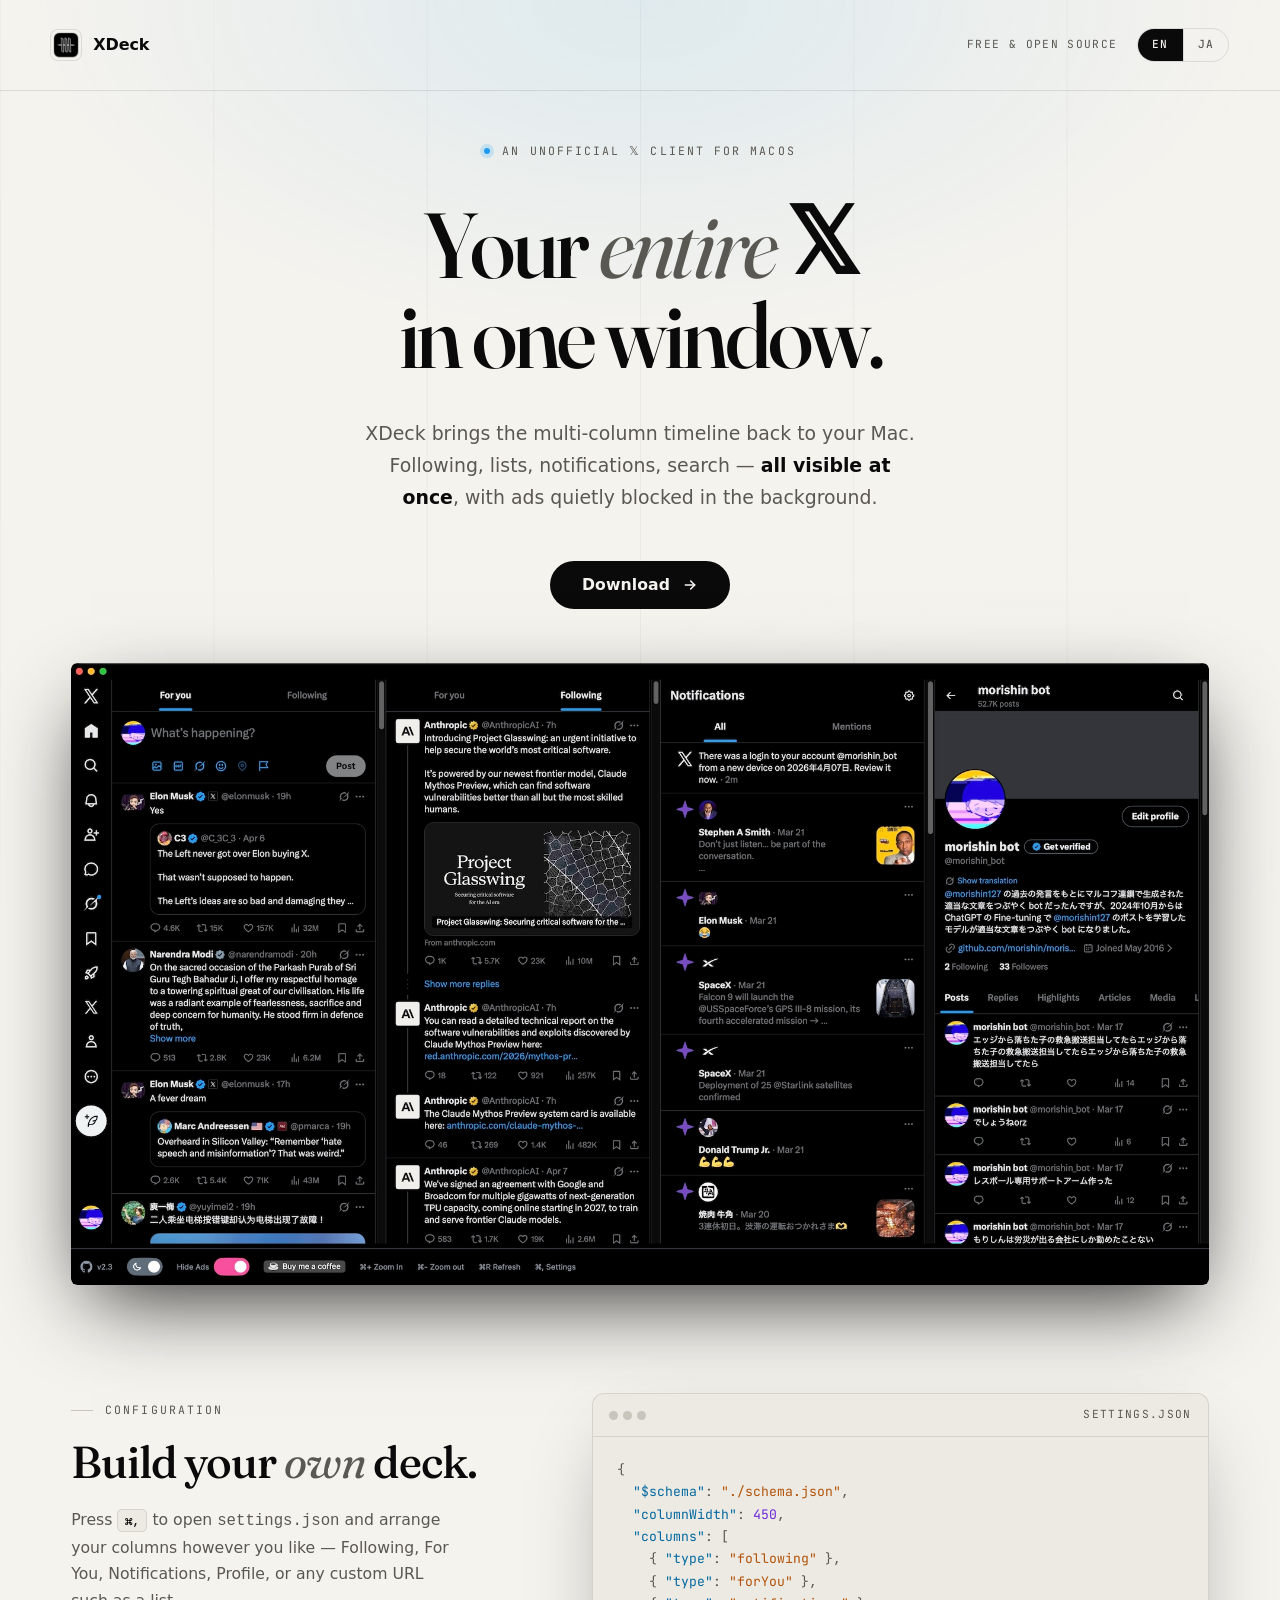
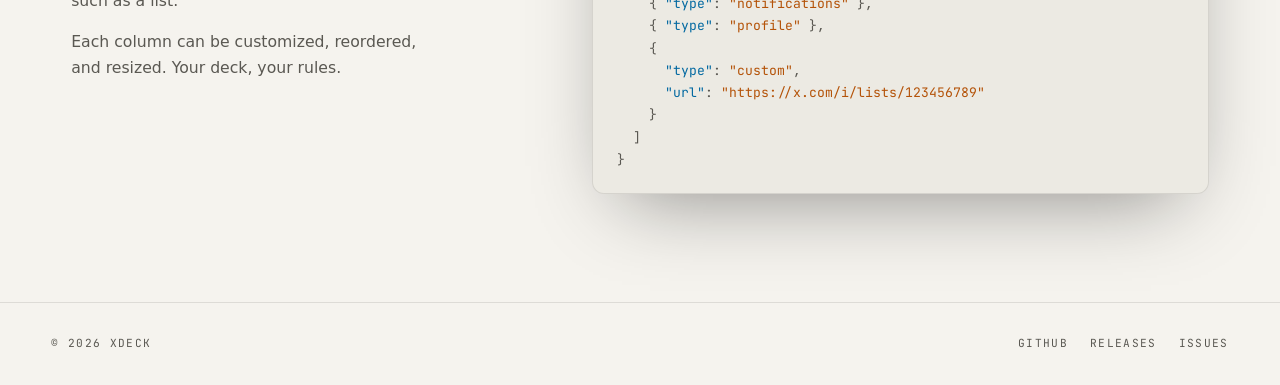
==== public/index.html @ 81100cd1 "public: strengthen screenshot shadow and avoid overflow clipping Wrap the screenshot in an inner scr" ====
<!DOCTYPE html>
<html lang="en">
<head>
  <meta charset="UTF-8">
  <meta name="viewport" content="width=device-width, initial-scale=1.0">
  <title>XDeck — A multi-column 𝕏 client for macOS</title>
  <meta name="description" content="XDeck is a multi-column 𝕏 (Twitter) client for macOS — a TweetDeck alternative with built-in ad blocking. Free and open source.">
  <meta name="keywords" content="XDeck, X client, Twitter client, TweetDeck alternative, macOS, multi-column, ad blocking, Mac app, open source">
  <meta name="author" content="morishin">
  <meta name="robots" content="index, follow">
  <meta name="theme-color" content="#0a0a0a" media="(prefers-color-scheme: dark)">
  <meta name="theme-color" content="#f5f3ee" media="(prefers-color-scheme: light)">
  <link rel="canonical" href="https://xdeck.morishin.me/">
  <link rel="alternate" hreflang="en" href="https://xdeck.morishin.me/">
  <link rel="alternate" hreflang="ja" href="https://xdeck.morishin.me/ja/">
  <link rel="alternate" hreflang="x-default" href="https://xdeck.morishin.me/">
  <link rel="icon" href="assets/icon.png">

  <!-- Open Graph -->
  <meta property="og:type" content="website">
  <meta property="og:site_name" content="XDeck">
  <meta property="og:title" content="XDeck — A multi-column 𝕏 client for macOS">
  <meta property="og:description" content="A TweetDeck alternative for macOS with built-in ad blocking. Free and open source.">
  <meta property="og:url" content="https://xdeck.morishin.me/">
  <meta property="og:locale" content="en_US">
  <meta property="og:locale:alternate" content="ja_JP">
  <meta property="og:image" content="https://xdeck.morishin.me/assets/screenshot.jpg">
  <meta property="og:image:width" content="1920">
  <meta property="og:image:height" content="1050">
  <meta property="og:image:alt" content="XDeck running on macOS with multiple 𝕏 columns side by side">

  <!-- Twitter Card -->
  <meta name="twitter:card" content="summary_large_image">
  <meta name="twitter:title" content="XDeck — A multi-column 𝕏 client for macOS">
  <meta name="twitter:description" content="A TweetDeck alternative for macOS with built-in ad blocking. Free and open source.">
  <meta name="twitter:image" content="https://xdeck.morishin.me/assets/screenshot.jpg">
  <meta name="twitter:creator" content="@morishin127">

  <!-- Structured Data -->
  <script type="application/ld+json">
  {
    "@context": "https://schema.org",
    "@type": "SoftwareApplication",
    "name": "XDeck",
    "operatingSystem": "macOS",
    "applicationCategory": "SocialNetworkingApplication",
    "description": "A multi-column 𝕏 (Twitter) client for macOS — a TweetDeck alternative with built-in ad blocking.",
    "url": "https://xdeck.morishin.me/",
    "downloadUrl": "https://github.com/morishin/XDeck/releases/latest",
    "image": "https://xdeck.morishin.me/assets/screenshot.jpg",
    "author": { "@type": "Person", "name": "morishin", "url": "https://github.com/morishin" },
    "offers": { "@type": "Offer", "price": "0", "priceCurrency": "USD" },
    "isAccessibleForFree": true
  }
  </script>

  <link rel="stylesheet" href="assets/style.css">
</head>
<body>

<header class="site-header">
  <a href="/" class="site-logo">
    <img src="assets/icon.png" alt="">
    <span>XDeck</span>
  </a>
  <div class="header-right">
    <span class="header-meta">Free &amp; Open Source</span>
    <nav class="lang-switch">
      <a href="/" class="active">EN</a>
      <a href="/ja/">JA</a>
    </nav>
  </div>
</header>

<main class="hero">
  <div class="eyebrow rise rise-1">
    <span class="dot"></span>
    <span>An unofficial 𝕏 client for macOS</span>
  </div>

  <h1 class="rise rise-2">
    Your <em>entire</em> <span class="x-mark">𝕏</span><br>
    in one window.
  </h1>

  <p class="lead rise rise-3">
    XDeck brings the multi-column timeline back to your Mac.
    Following, lists, notifications, search — <strong>all visible at once</strong>,
    with ads quietly blocked in the background.
  </p>

  <div class="cta-wrap rise rise-4">
    <a href="https://github.com/morishin/XDeck/releases/latest" class="hero-cta">
      <span>Download</span>
      <span class="arrow"><svg viewBox="0 0 24 24" fill="none" stroke="currentColor" stroke-width="2.4" stroke-linecap="round" stroke-linejoin="round"><path d="M5 12h14"/><path d="m13 6 6 6-6 6"/></svg></span>
    </a>
  </div>
</main>

<section class="showcase rise rise-5">
  <div class="showcase-frame">
    <div class="showcase-scroll">
    <img src="assets/screenshot.jpg" width="1920" height="1050" alt="XDeck running on macOS with multiple 𝕏 columns side by side">
    </div>
  </div>
</section>

<section class="config">
  <div class="config-inner">
    <div>
      <div class="config-eyebrow">Configuration</div>
      <h2>Build your <em>own</em> deck.</h2>
      <p>Press <kbd>⌘,</kbd> to open <code>settings.json</code> and arrange your columns however you like — Following, For You, Notifications, Profile, or any custom URL such as a list.</p>
      <p>Each column can be customized, reordered, and resized. Your deck, your rules.</p>
    </div>
    <div class="config-code">
      <div class="code-head">
        <span class="dots"><span></span><span></span><span></span></span>
        <span>settings.json</span>
      </div>
<pre><span class="tok-pun">{</span>
  <span class="tok-key">"$schema"</span><span class="tok-pun">:</span> <span class="tok-str">"./schema.json"</span><span class="tok-pun">,</span>
  <span class="tok-key">"columnWidth"</span><span class="tok-pun">:</span> <span class="tok-num">450</span><span class="tok-pun">,</span>
  <span class="tok-key">"columns"</span><span class="tok-pun">: [</span>
    <span class="tok-pun">{</span> <span class="tok-key">"type"</span><span class="tok-pun">:</span> <span class="tok-str">"following"</span> <span class="tok-pun">},</span>
    <span class="tok-pun">{</span> <span class="tok-key">"type"</span><span class="tok-pun">:</span> <span class="tok-str">"forYou"</span> <span class="tok-pun">},</span>
    <span class="tok-pun">{</span> <span class="tok-key">"type"</span><span class="tok-pun">:</span> <span class="tok-str">"notifications"</span> <span class="tok-pun">},</span>
    <span class="tok-pun">{</span> <span class="tok-key">"type"</span><span class="tok-pun">:</span> <span class="tok-str">"profile"</span> <span class="tok-pun">},</span>
    <span class="tok-pun">{</span>
      <span class="tok-key">"type"</span><span class="tok-pun">:</span> <span class="tok-str">"custom"</span><span class="tok-pun">,</span>
      <span class="tok-key">"url"</span><span class="tok-pun">:</span> <span class="tok-str">"https://x.com/i/lists/123456789"</span>
    <span class="tok-pun">}</span>
  <span class="tok-pun">]</span>
<span class="tok-pun">}</span></pre>
    </div>
  </div>
</section>

<footer class="site-footer">
  <div>© 2026 XDeck</div>
  <div class="footer-links">
    <a href="https://github.com/morishin/XDeck">GitHub</a>
    <a href="https://github.com/morishin/XDeck/releases">Releases</a>
    <a href="https://github.com/morishin/XDeck/issues">Issues</a>
  </div>
</footer>

</body>
</html>
---- public/assets/style.css ----
/* ─────────────────────────────────────────────
   XDeck — landing page
   Aesthetic: editorial / crafted-minimal
   Display: Fraunces (serif, soft optical)
   Mono:    JetBrains Mono (technical accents)
   Theme:   dark by default, light via prefers
   ───────────────────────────────────────────── */

@import url("https://fonts.googleapis.com/css2?family=Fraunces:ital,opsz,wght@0,9..144,300;0,9..144,500;0,9..144,700;0,9..144,900;1,9..144,400;1,9..144,700&family=JetBrains+Mono:wght@400;500;700&display=swap");

*, *::before, *::after { margin: 0; padding: 0; box-sizing: border-box; }

:root {
  --bg:        #0a0a0a;
  --bg-soft:   #111111;
  --ink:       #f5f3ee;
  --ink-soft:  #a3a09a;
  --ink-faint: #44423d;
  --line:      #1f1d1a;
  --accent:    #f5f3ee;        /* high-contrast pill on dark */
  --accent-ink:#0a0a0a;
  --rule:      rgba(245,243,238,0.08);
  --grid:      rgba(245,243,238,0.035);

  --serif: "Fraunces", "Hiragino Mincho ProN", "Yu Mincho", "ヒラギノ明朝 ProN", serif;
  --mono:  "JetBrains Mono", ui-monospace, "SF Mono", Menlo, monospace;
  --sans:  -apple-system, "Helvetica Neue", "Hiragino Sans", system-ui, sans-serif;

  --max-w: 1240px;
}

@media (prefers-color-scheme: light) {
  :root {
    --bg:        #f5f3ee;
    --bg-soft:   #eceae3;
    --ink:       #0a0a0a;
    --ink-soft:  #5a5852;
    --ink-faint: #c8c5bd;
    --line:      #e0ddd4;
    --accent:    #0a0a0a;
    --accent-ink:#f5f3ee;
    --rule:      rgba(10,10,10,0.10);
    --grid:      rgba(10,10,10,0.04);
  }
}

html { scroll-behavior: smooth; -webkit-text-size-adjust: 100%; }

body {
  font-family: var(--sans);
  background: var(--bg);
  color: var(--ink);
  line-height: 1.6;
  -webkit-font-smoothing: antialiased;
  text-rendering: optimizeLegibility;
  overflow-x: hidden;
  min-height: 100vh;
  position: relative;
}

/* ── Background: vertical column grid (TweetDeck metaphor) ── */
body::before {
  content: "";
  position: fixed;
  inset: 0;
  z-index: 0;
  pointer-events: none;
  background-image:
    linear-gradient(to right, var(--grid) 1px, transparent 1px);
  background-size: calc(100vw / 6) 100%;
  mask-image: radial-gradient(ellipse 100% 80% at 50% 40%, #000 40%, transparent 100%);
  -webkit-mask-image: radial-gradient(ellipse 100% 80% at 50% 40%, #000 40%, transparent 100%);
}

/* ── Background: soft glow ── */
body::after {
  content: "";
  position: fixed;
  inset: 0;
  z-index: 0;
  pointer-events: none;
  background:
    radial-gradient(ellipse 900px 500px at 50% 0%, rgba(29,155,240,0.10), transparent 70%),
    radial-gradient(ellipse 700px 400px at 80% 90%, rgba(245,243,238,0.04), transparent 70%);
}

a { color: inherit; text-decoration: none; }

/* ──────────── Header ──────────── */
.site-header {
  position: relative;
  z-index: 10;
  display: flex;
  align-items: center;
  justify-content: space-between;
  padding: 28px clamp(20px, 4vw, 56px);
  border-bottom: 1px solid var(--rule);
}

.site-logo {
  display: flex;
  align-items: center;
  gap: 12px;
  font-family: var(--sans);
  font-weight: 600;
  font-size: 1rem;
  letter-spacing: -0.005em;
}
.site-logo img {
  width: 30px;
  height: 30px;
  border-radius: 7px;
  box-shadow: 0 0 0 1px var(--rule);
}

.header-right {
  display: flex;
  align-items: center;
  gap: 20px;
}

.header-meta {
  font-family: var(--mono);
  font-size: 0.7rem;
  text-transform: uppercase;
  letter-spacing: 0.12em;
  color: var(--ink-soft);
}
@media (max-width: 640px) {
  .header-meta { display: none; }
}

/* Language switcher */
.lang-switch {
  display: inline-flex;
  font-family: var(--mono);
  font-size: 0.7rem;
  font-weight: 500;
  letter-spacing: 0.1em;
  text-transform: uppercase;
  border: 1px solid var(--rule);
  border-radius: 999px;
  overflow: hidden;
}
.lang-switch a {
  padding: 7px 14px;
  color: var(--ink-soft);
  transition: background 0.2s, color 0.2s;
}
.lang-switch a + a { border-left: 1px solid var(--rule); }
.lang-switch a.active {
  background: var(--ink);
  color: var(--bg);
}
.lang-switch a:hover:not(.active) { color: var(--ink); }

/* ──────────── Hero ──────────── */
.hero {
  position: relative;
  z-index: 1;
  padding: clamp(32px, 5vh, 64px) clamp(20px, 4vw, 56px) clamp(40px, 6vh, 64px);
  max-width: var(--max-w);
  margin: 0 auto;
  text-align: center;
}

/* Eyebrow row */
.eyebrow {
  display: inline-flex;
  align-items: center;
  gap: 12px;
  white-space: nowrap;
  font-family: var(--mono);
  font-size: 0.72rem;
  text-transform: uppercase;
  letter-spacing: 0.18em;
  color: var(--ink-soft);
  margin-bottom: 40px;
}
.eyebrow .dot {
  width: 6px;
  height: 6px;
  border-radius: 50%;
  background: #1d9bf0;
  box-shadow: 0 0 0 4px rgba(29,155,240,0.18);
  animation: pulse 2.6s ease-in-out infinite;
}
@keyframes pulse {
  0%, 100% { box-shadow: 0 0 0 4px rgba(29,155,240,0.18); }
  50%      { box-shadow: 0 0 0 7px rgba(29,155,240,0.05); }
}

/* Headline */
.hero h1 {
  font-family: var(--serif);
  font-weight: 500;
  font-size: clamp(2.6rem, 7.2vw, 6.4rem);
  line-height: 0.98;
  letter-spacing: -0.035em;
  color: var(--ink);
  font-variation-settings: "opsz" 144;
  margin-bottom: 36px;
  text-wrap: balance;
}
.hero h1 em {
  font-style: italic;
  font-weight: 400;
  color: var(--ink-soft);
}
.hero h1 .x-mark {
  font-style: normal;
  font-weight: 700;
  display: inline-block;
  transform: translateY(-0.04em);
}

/* Description */
.hero .lead {
  font-family: var(--sans);
  font-size: clamp(1rem, 1.5vw, 1.18rem);
  line-height: 1.7;
  color: var(--ink-soft);
  max-width: 560px;
  margin: 0 auto 48px;
  text-wrap: pretty;
}
.hero .lead strong {
  color: var(--ink);
  font-weight: 600;
}

/* CTA */
.cta-wrap {
  display: inline-flex;
  flex-direction: column;
  align-items: center;
  gap: 14px;
}

.hero-cta {
  position: relative;
  display: inline-flex;
  align-items: center;
  gap: 12px;
  padding: 16px 32px;
  border-radius: 999px;
  font-family: var(--sans);
  font-size: 0.98rem;
  font-weight: 600;
  letter-spacing: 0.005em;
  color: var(--accent-ink);
  background: var(--accent);
  line-height: 1;
}
.hero-cta .arrow {
  display: inline-flex;
  align-items: center;
  justify-content: center;
  transition: transform 0.5s cubic-bezier(.2,.8,.2,1);
}
.hero-cta .arrow svg { width: 16px; height: 16px; display: block; }
.hero-cta:hover .arrow { transform: translateX(3px); }

.hero-cta::after {
  content: "";
  position: absolute;
  inset: 0;
  border-radius: inherit;
  box-shadow: 0 0 0 0 rgba(255, 255, 255, 0);
  transition: box-shadow 0.6s cubic-bezier(.2,.8,.2,1);
  pointer-events: none;
}
.hero-cta:hover::after {
  box-shadow:
    0 0 0 1.5px rgba(255, 255, 255, 0.85),
    0 0 28px 2px rgba(255, 255, 255, 0.35),
    0 22px 60px -10px rgba(255, 255, 255, 0.35);
}
@media (prefers-color-scheme: light) {
  .hero-cta:hover::after {
    box-shadow:
      0 0 0 1.5px rgba(10, 10, 10, 0.85),
      0 0 28px 2px rgba(10, 10, 10, 0.18),
      0 22px 60px -10px rgba(10, 10, 10, 0.25);
  }
}

.cta-meta {
  font-family: var(--mono);
  font-size: 0.7rem;
  text-transform: uppercase;
  letter-spacing: 0.12em;
  color: var(--ink-soft);
}
.cta-meta span + span::before {
  content: "·";
  margin: 0 8px;
  color: var(--ink-faint);
}

/* ──────────── Screenshot showcase ──────────── */
.showcase {
  position: relative;
  z-index: 1;
  margin: 0 auto;
  max-width: var(--max-w);
  padding: 0 clamp(20px, 4vw, 56px) clamp(80px, 12vh, 140px);
}

.showcase-frame {
  position: relative;
}
.showcase-scroll {
  overflow-x: auto;
  -webkit-overflow-scrolling: touch;
  scrollbar-width: thin;
  border-radius: 6px;
  box-shadow: 0 30px 80px -20px rgba(0,0,0,0.85);
}
.showcase-scroll img {
  display: block;
  width: 100%;
  height: auto;
  border-radius: 6px;
}
@media (max-width: 720px) {
  .showcase-scroll img {
    width: auto;
    height: 70vh;
    max-height: 560px;
  }
}

/* ──────────── Configuration section ──────────── */
.config {
  position: relative;
  z-index: 1;
  max-width: var(--max-w);
  margin: 0 auto;
  padding: 0 clamp(20px, 4vw, 56px) clamp(80px, 12vh, 140px);
}

.config-inner {
  display: grid;
  grid-template-columns: 1fr 1.35fr;
  gap: clamp(32px, 5vw, 72px);
  align-items: start;
}
@media (max-width: 820px) {
  .config-inner { grid-template-columns: 1fr; }
}

.config-eyebrow {
  font-family: var(--mono);
  font-size: 0.72rem;
  text-transform: uppercase;
  letter-spacing: 0.18em;
  color: var(--ink-soft);
  margin-bottom: 18px;
  display: inline-flex;
  align-items: center;
  gap: 12px;
}
.config-eyebrow::before {
  content: "";
  width: 22px;
  height: 1px;
  background: var(--ink-faint);
}

.config h2 {
  font-family: var(--serif);
  font-weight: 500;
  font-size: clamp(1.9rem, 3.6vw, 2.8rem);
  line-height: 1.05;
  letter-spacing: -0.025em;
  margin-bottom: 22px;
  text-wrap: balance;
}
.config h2 em {
  font-style: italic;
  font-weight: 400;
  color: var(--ink-soft);
}

.config p {
  font-size: 0.98rem;
  color: var(--ink-soft);
  line-height: 1.7;
  max-width: 38ch;
}
.config p + p { margin-top: 14px; }
.config kbd {
  font-family: var(--mono);
  font-size: 0.78rem;
  padding: 2px 7px;
  border-radius: 5px;
  background: var(--bg-soft);
  border: 1px solid var(--rule);
  color: var(--ink);
}

.config-code {
  position: relative;
  background: var(--bg-soft);
  border: 1px solid var(--rule);
  border-radius: 12px;
  overflow: hidden;
  box-shadow: 0 30px 80px -30px rgba(0,0,0,0.45);
}
.config-code .code-head {
  display: flex;
  align-items: center;
  justify-content: space-between;
  padding: 12px 16px;
  border-bottom: 1px solid var(--rule);
  font-family: var(--mono);
  font-size: 0.7rem;
  letter-spacing: 0.12em;
  text-transform: uppercase;
  color: var(--ink-soft);
}
.config-code .code-head .dots {
  display: inline-flex;
  gap: 5px;
}
.config-code .code-head .dots span {
  width: 9px; height: 9px; border-radius: 50%;
  background: var(--ink-faint);
}
.config-code pre {
  margin: 0;
  padding: 22px 24px;
  overflow-x: auto;
  font-family: var(--mono);
  font-size: 0.82rem;
  line-height: 1.7;
  color: var(--ink);
}
.config-code .tok-key   { color: #7dd3fc; }
.config-code .tok-str   { color: #fbbf24; }
.config-code .tok-num   { color: #c4b5fd; }
.config-code .tok-pun   { color: var(--ink-soft); }
.config-code .tok-com   { color: var(--ink-faint); font-style: italic; }
@media (prefers-color-scheme: light) {
  .config-code .tok-key { color: #0369a1; }
  .config-code .tok-str { color: #b45309; }
  .config-code .tok-num { color: #6d28d9; }
}

/* ──────────── Footer ──────────── */
.site-footer {
  position: relative;
  z-index: 1;
  border-top: 1px solid var(--rule);
  padding: 32px clamp(20px, 4vw, 56px);
  display: flex;
  align-items: center;
  justify-content: space-between;
  gap: 20px;
  flex-wrap: wrap;
  font-family: var(--mono);
  font-size: 0.7rem;
  text-transform: uppercase;
  letter-spacing: 0.12em;
  color: var(--ink-soft);
}
.site-footer a:hover { color: var(--ink); }
.site-footer .footer-links { display: flex; gap: 22px; }

/* ──────────── Animations ──────────── */
@keyframes rise {
  from { opacity: 0; transform: translateY(28px); }
  to   { opacity: 1; transform: translateY(0); }
}
@keyframes fade {
  from { opacity: 0; }
  to   { opacity: 1; }
}

.rise { opacity: 0; animation: rise 0.95s cubic-bezier(.2,.8,.2,1) forwards; }
.rise-1 { animation-delay: 0.05s; }
.rise-2 { animation-delay: 0.18s; }
.rise-3 { animation-delay: 0.32s; }
.rise-4 { animation-delay: 0.46s; }
.rise-5 { animation-delay: 0.62s; }

.showcase-frame {
  opacity: 0;
  transform: translateY(40px);
  animation: rise 1.2s 0.7s cubic-bezier(.2,.8,.2,1) forwards;
}

@media (prefers-reduced-motion: reduce) {
  .rise, .showcase-frame { animation: none; opacity: 1; transform: none; }
  .eyebrow .dot { animation: none; }
}
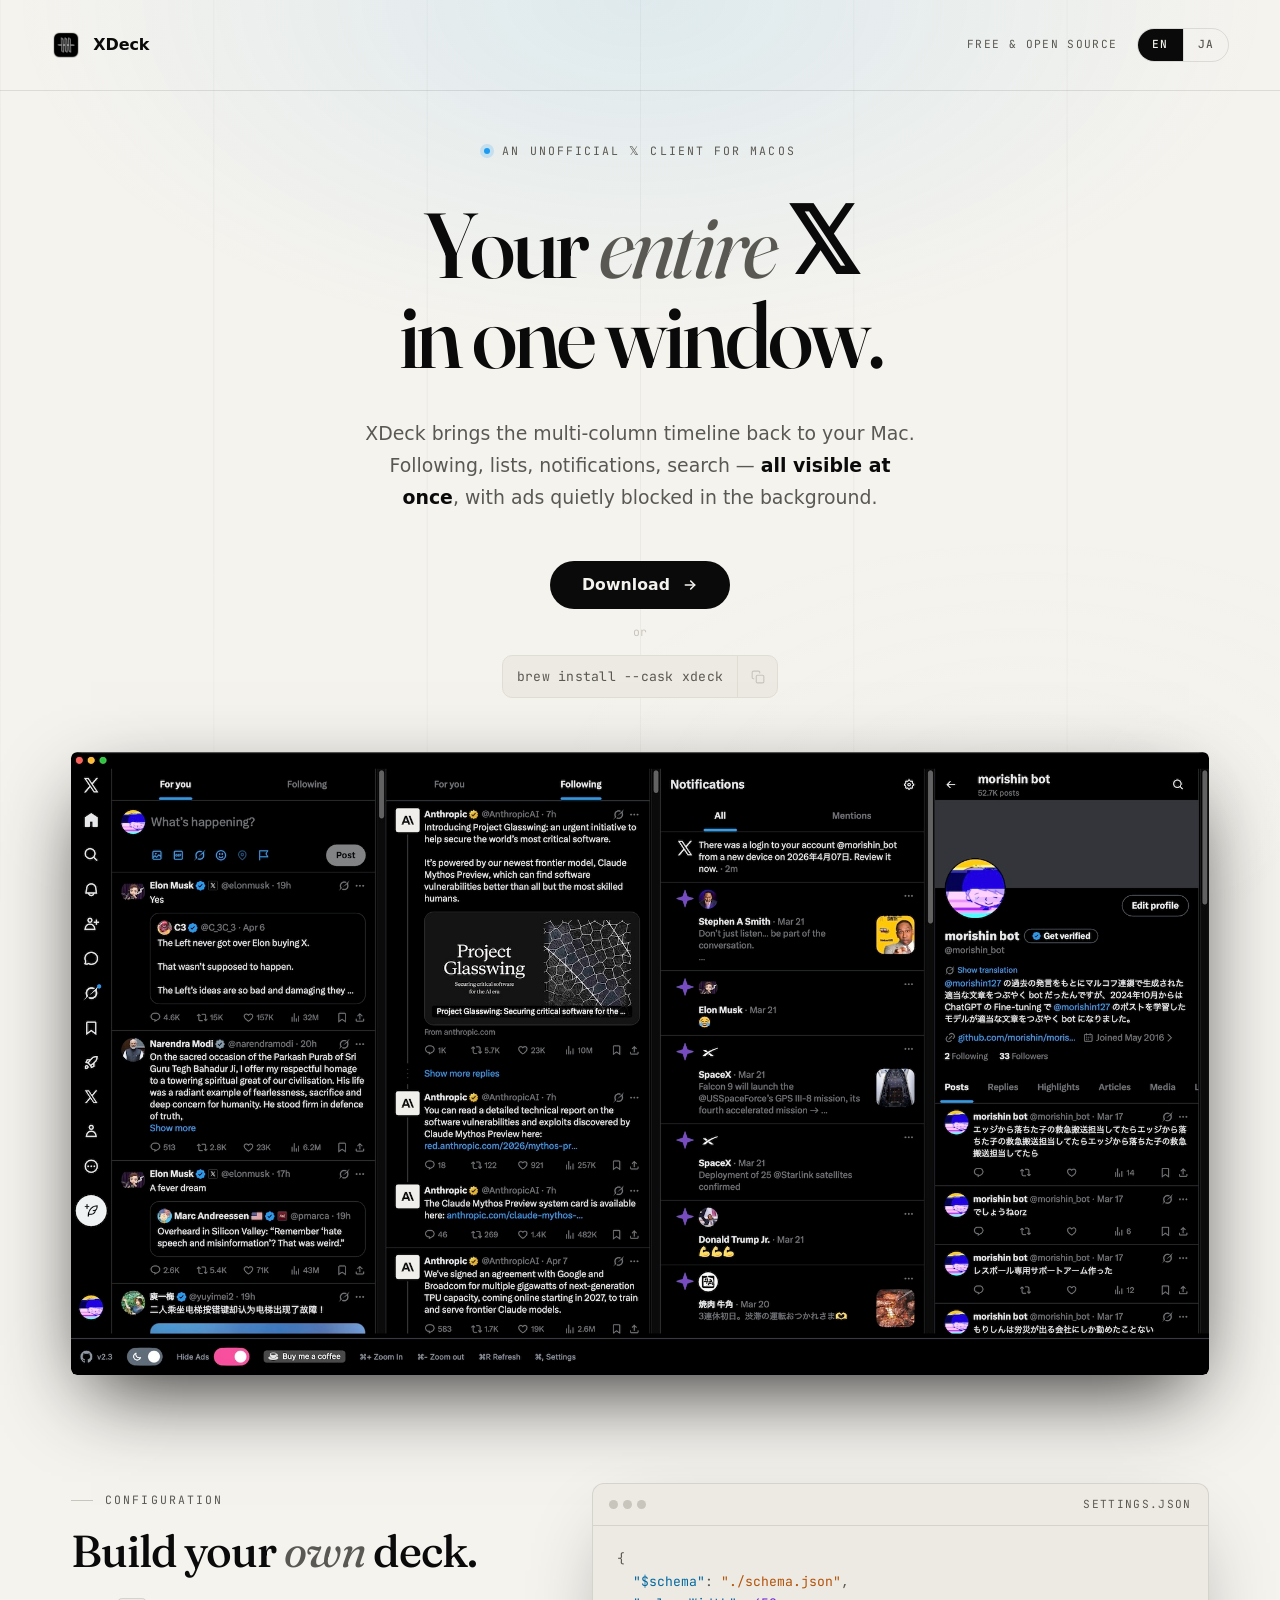
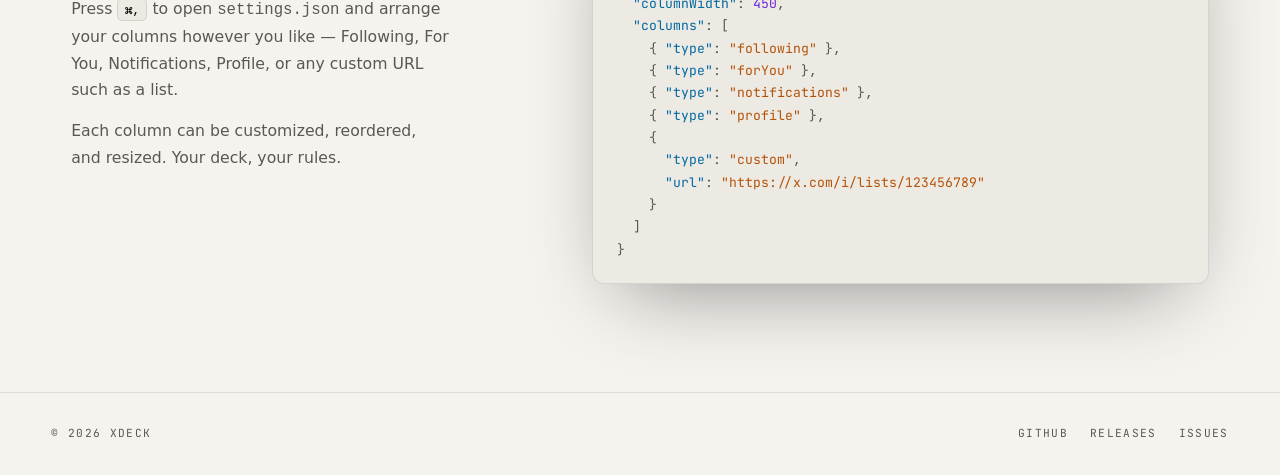
==== commit 8b2ed704: "Add brew install option with copy button to hero Co-Authored-By: Claude Sonnet 4.6 <noreply@anthropi" ====
--- a/public/index.html
+++ b/public/index.html
@@ -94,8 +94,23 @@
       <span>Download</span>
       <span class="arrow"><svg viewBox="0 0 24 24" fill="none" stroke="currentColor" stroke-width="2.4" stroke-linecap="round" stroke-linejoin="round"><path d="M5 12h14"/><path d="m13 6 6 6-6 6"/></svg></span>
     </a>
+    <span class="brew-label">or</span>
+    <div class="brew-install">
+      <code>brew install --cask xdeck</code>
+      <button class="brew-copy" onclick="copyBrew(this)" aria-label="Copy to clipboard">
+        <svg class="icon-copy" viewBox="0 0 24 24" fill="none" stroke="currentColor" stroke-width="2" stroke-linecap="round" stroke-linejoin="round"><rect x="9" y="9" width="13" height="13" rx="2"/><path d="M5 15H4a2 2 0 0 1-2-2V4a2 2 0 0 1 2-2h9a2 2 0 0 1 2 2v1"/></svg>
+        <svg class="icon-check" viewBox="0 0 24 24" fill="none" stroke="currentColor" stroke-width="2.5" stroke-linecap="round" stroke-linejoin="round"><polyline points="20 6 9 17 4 12"/></svg>
+      </button>
+    </div>
   </div>
 </main>
+<script>
+function copyBrew(btn) {
+  navigator.clipboard.writeText('brew install --cask xdeck');
+  btn.classList.add('copied');
+  setTimeout(() => btn.classList.remove('copied'), 2000);
+}
+</script>
 
 <section class="showcase rise rise-5">
   <div class="showcase-frame">
--- a/public/assets/style.css
+++ b/public/assets/style.css
@@ -110,7 +110,6 @@
   width: 30px;
   height: 30px;
   border-radius: 7px;
-  box-shadow: 0 0 0 1px var(--rule);
 }
 
 .header-right {
@@ -285,6 +284,48 @@
   }
 }
 
+.brew-label {
+  font-family: var(--mono);
+  font-size: 0.72rem;
+  color: var(--ink-faint);
+}
+.brew-install {
+  display: inline-flex;
+  align-items: center;
+  gap: 0;
+  border-radius: 10px;
+  background: var(--bg-soft);
+  border: 1px solid var(--line);
+  overflow: hidden;
+}
+.brew-install code {
+  font-family: var(--mono);
+  font-size: 0.82rem;
+  padding: 10px 14px;
+  color: var(--ink-soft);
+  letter-spacing: 0.02em;
+  user-select: all;
+}
+.brew-copy {
+  display: flex;
+  align-items: center;
+  justify-content: center;
+  flex-shrink: 0;
+  align-self: stretch;
+  width: 40px;
+  border: none;
+  border-left: 1px solid var(--line);
+  background: transparent;
+  color: var(--ink-faint);
+  cursor: pointer;
+  transition: background 0.15s, color 0.15s;
+}
+.brew-copy:hover { background: var(--rule); color: var(--ink-soft); }
+.brew-copy svg { width: 14px; height: 14px; display: block; }
+.brew-copy .icon-check { display: none; }
+.brew-copy.copied .icon-copy { display: none; }
+.brew-copy.copied .icon-check { display: block; color: #4caf50; }
+
 .cta-meta {
   font-family: var(--mono);
   font-size: 0.7rem;
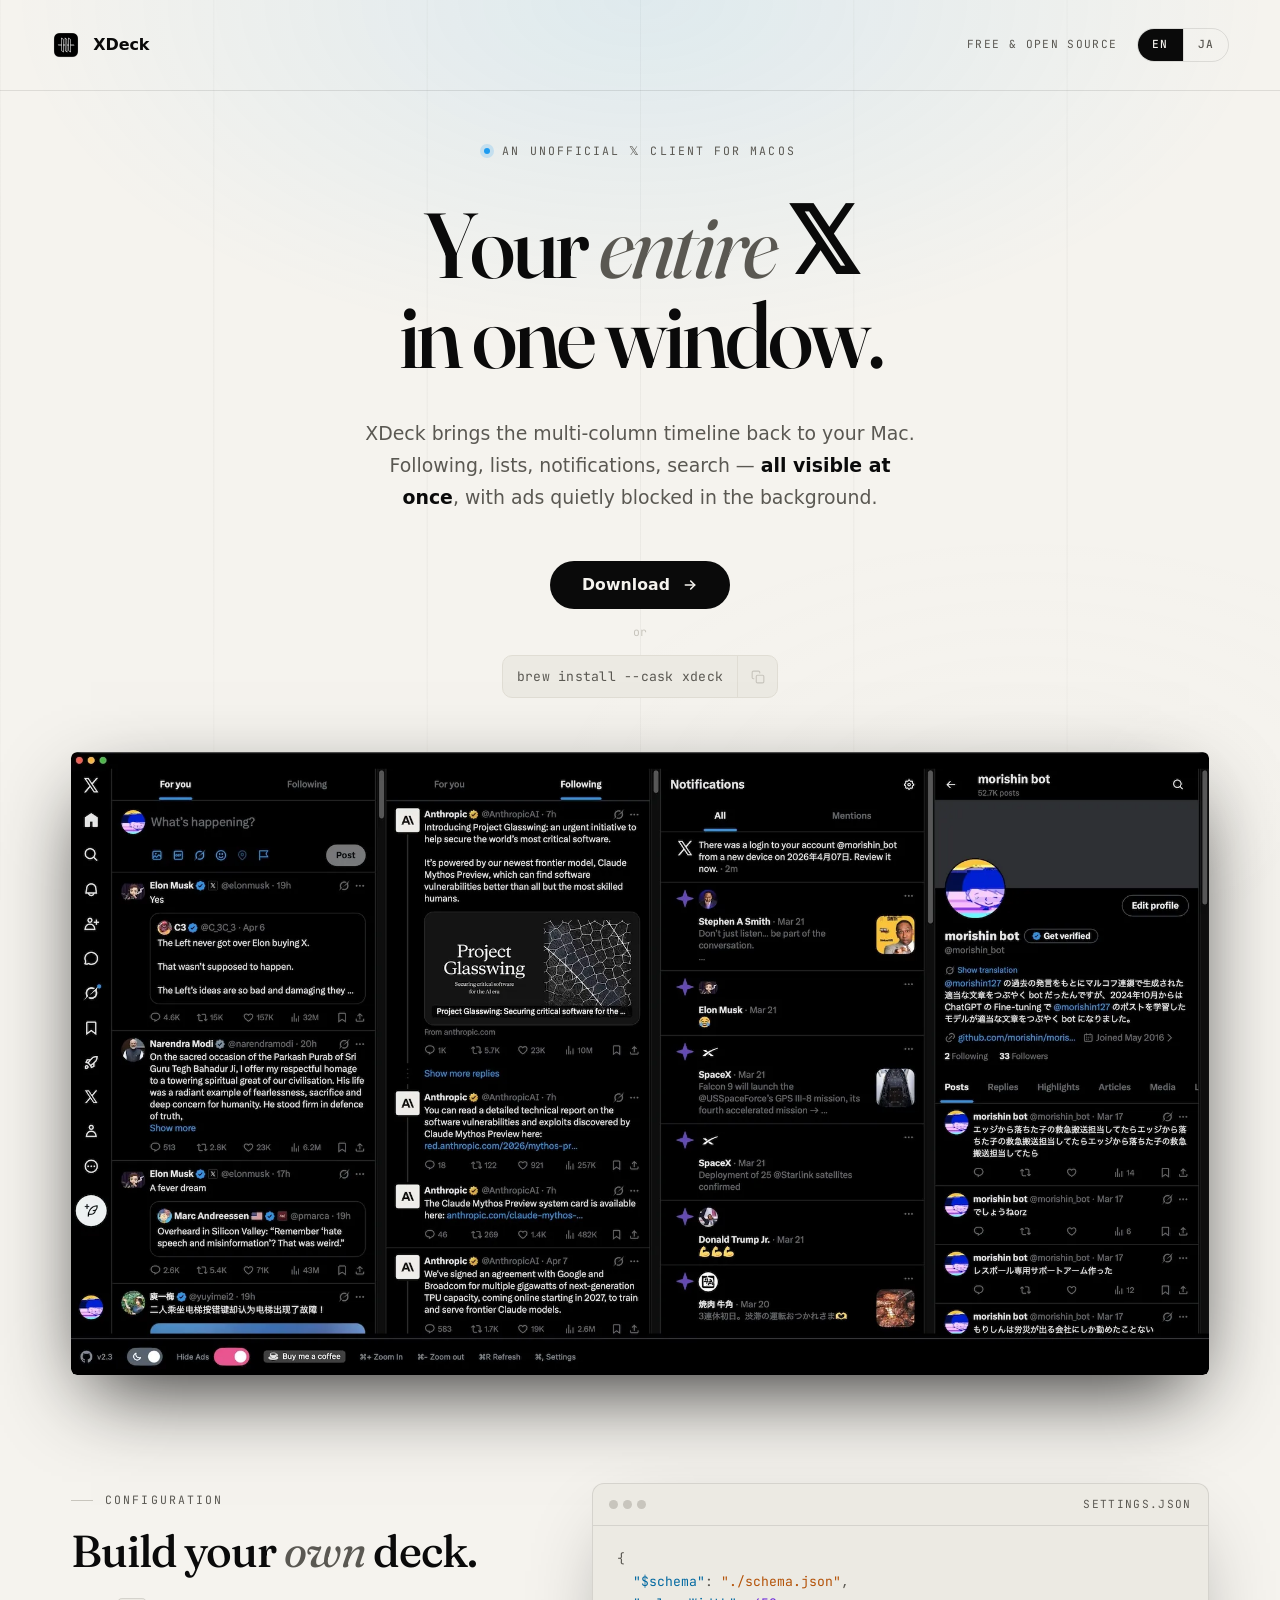
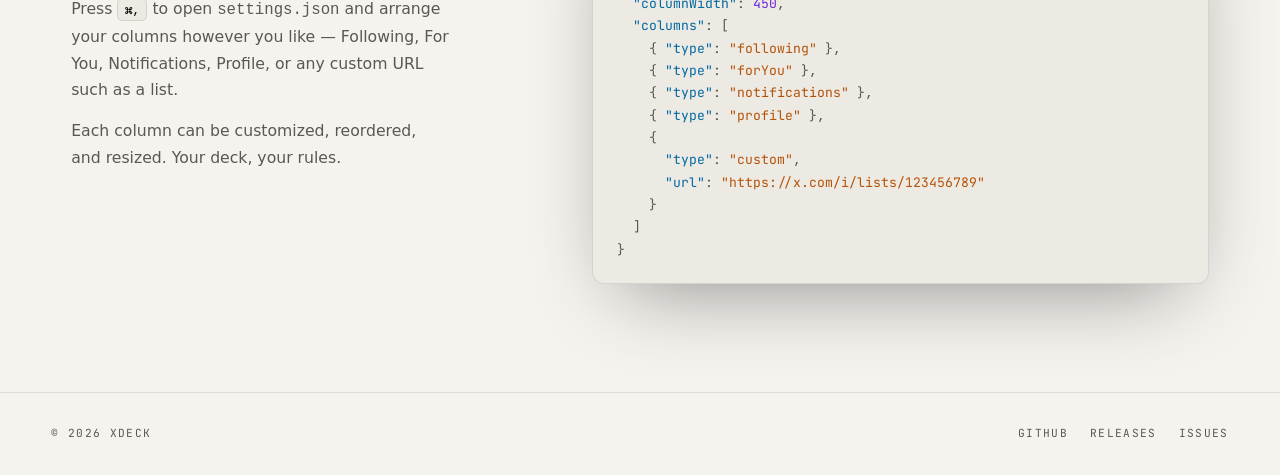
==== commit b715e560: "Improve page load performance - Load Google Fonts without blocking render and drop unused weights - " ====
--- a/public/index.html
+++ b/public/index.html
@@ -54,13 +54,17 @@
   }
   </script>
 
+  <link rel="preconnect" href="https://fonts.googleapis.com">
+  <link rel="preconnect" href="https://fonts.gstatic.com" crossorigin>
+  <link rel="preload" as="style" href="https://fonts.googleapis.com/css2?family=Fraunces:ital,opsz,wght@0,9..144,500;0,9..144,700;1,9..144,400&amp;family=JetBrains+Mono:wght@400;500&amp;display=swap" onload="this.onload=null;this.rel='stylesheet'">
+  <noscript><link rel="stylesheet" href="https://fonts.googleapis.com/css2?family=Fraunces:ital,opsz,wght@0,9..144,500;0,9..144,700;1,9..144,400&amp;family=JetBrains+Mono:wght@400;500&amp;display=swap"></noscript>
   <link rel="stylesheet" href="assets/style.css">
 </head>
 <body>
 
 <header class="site-header">
   <a href="/" class="site-logo">
-    <img src="assets/icon.png" alt="">
+    <img src="assets/icon.webp" width="30" height="30" alt="">
     <span>XDeck</span>
   </a>
   <div class="header-right">
@@ -115,7 +119,7 @@
 <section class="showcase rise rise-5">
   <div class="showcase-frame">
     <div class="showcase-scroll">
-    <img src="assets/screenshot.jpg" width="1920" height="1050" alt="XDeck running on macOS with multiple 𝕏 columns side by side">
+    <img src="assets/screenshot.webp" width="1920" height="1050" fetchpriority="high" alt="XDeck running on macOS with multiple 𝕏 columns side by side">
     </div>
   </div>
 </section>
--- a/public/assets/style.css
+++ b/public/assets/style.css
@@ -5,8 +5,6 @@
    Mono:    JetBrains Mono (technical accents)
    Theme:   dark by default, light via prefers
    ───────────────────────────────────────────── */
-
-@import url("https://fonts.googleapis.com/css2?family=Fraunces:ital,opsz,wght@0,9..144,300;0,9..144,500;0,9..144,700;0,9..144,900;1,9..144,400;1,9..144,700&family=JetBrains+Mono:wght@400;500;700&display=swap");
 
 *, *::before, *::after { margin: 0; padding: 0; box-sizing: border-box; }
 
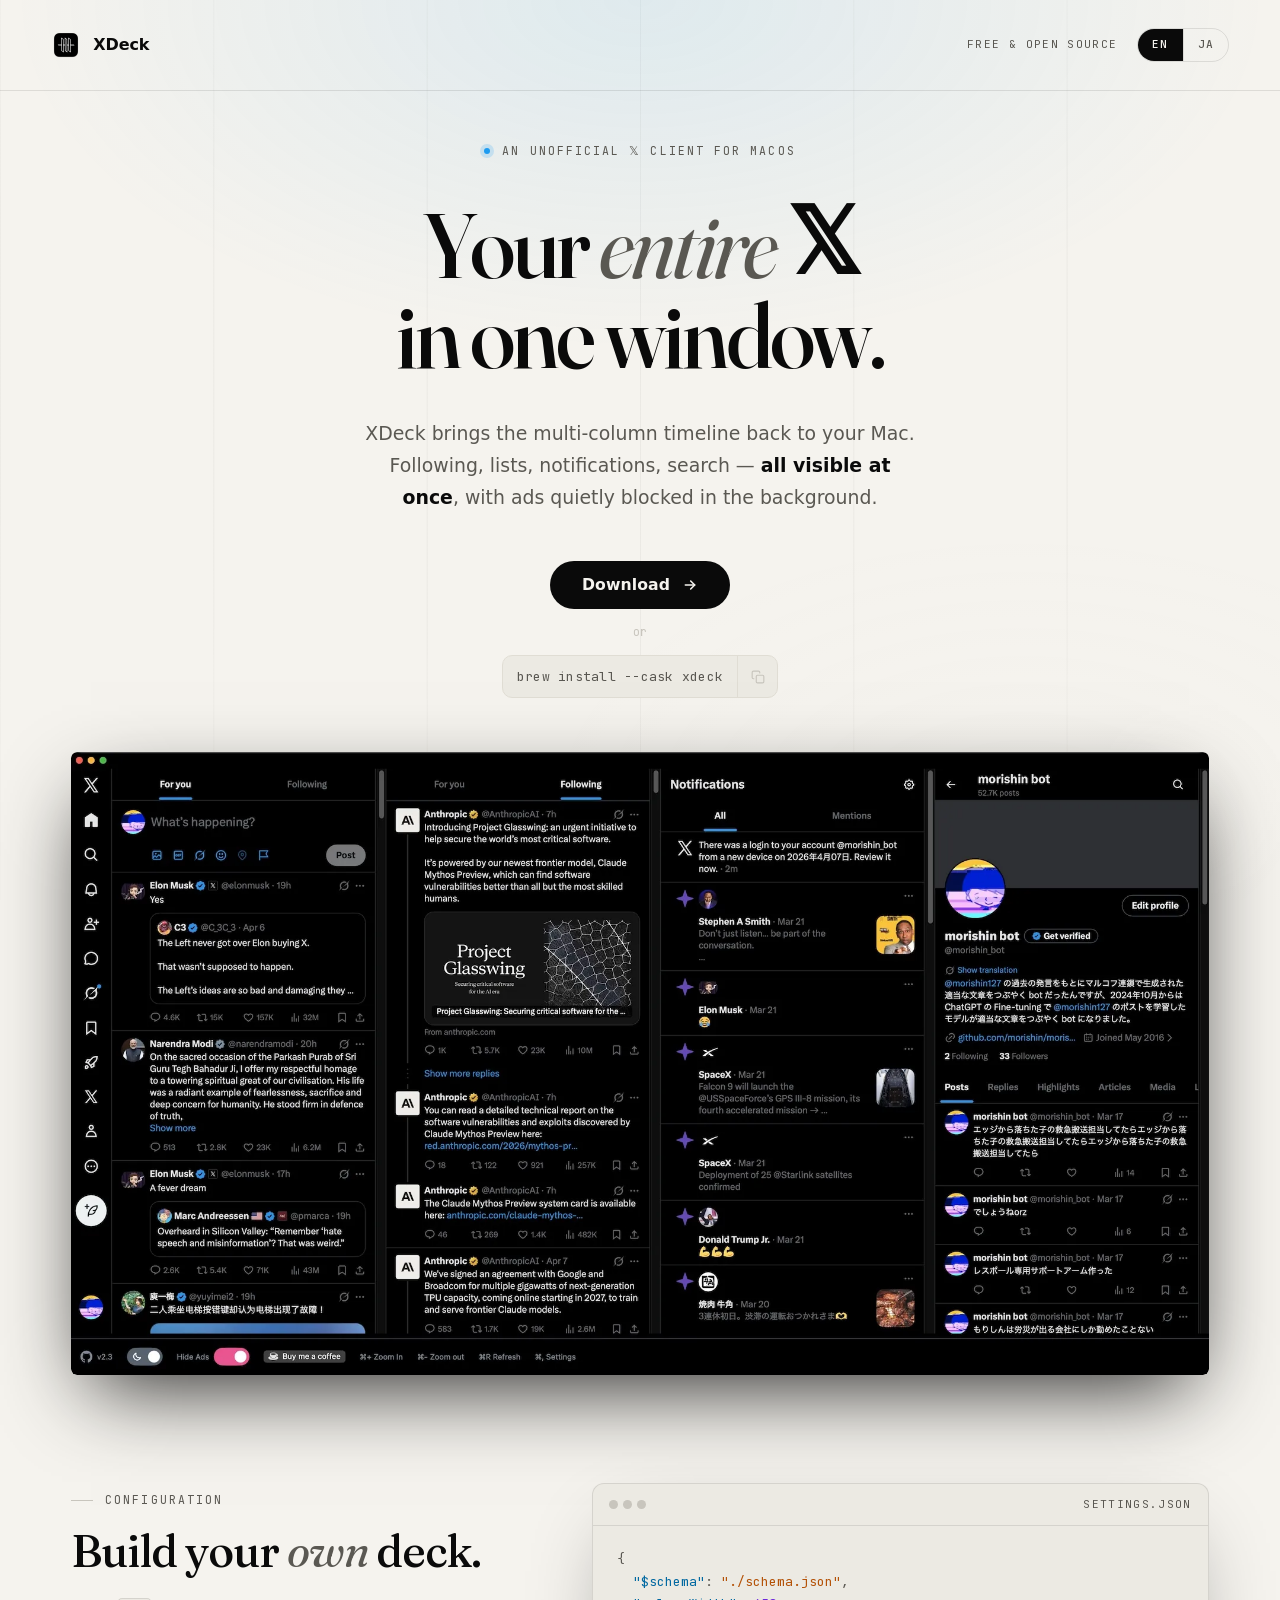
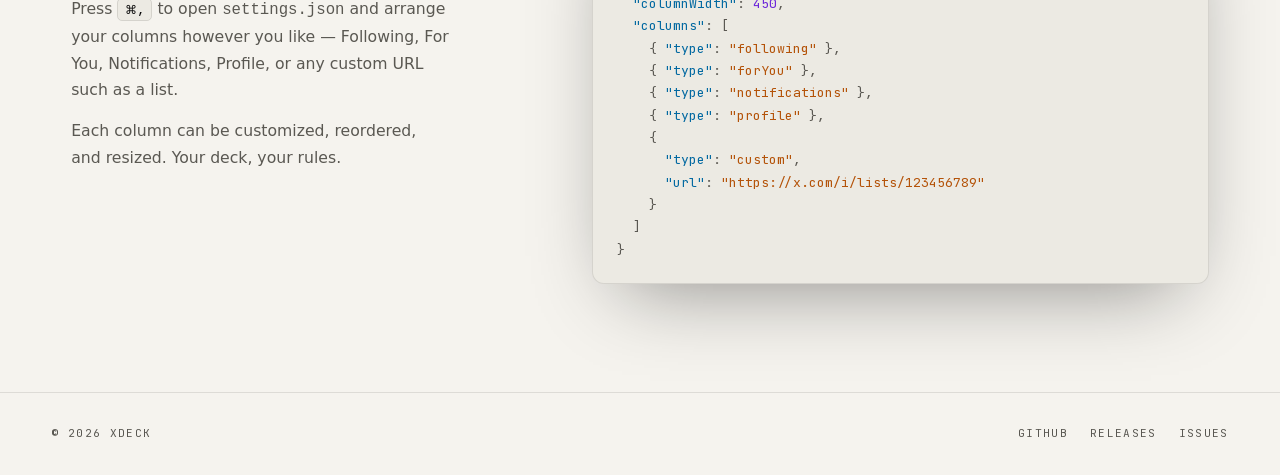
==== commit 591497d4: "Self-host instanced, subset web fonts Co-Authored-By: Claude Sonnet 5.5 <noreply@anthropic.com> Clau" ====
--- a/public/index.html
+++ b/public/index.html
@@ -54,10 +54,8 @@
   }
   </script>
 
-  <link rel="preconnect" href="https://fonts.googleapis.com">
-  <link rel="preconnect" href="https://fonts.gstatic.com" crossorigin>
-  <link rel="preload" as="style" href="https://fonts.googleapis.com/css2?family=Fraunces:ital,opsz,wght@0,9..144,500;0,9..144,700;1,9..144,400&amp;family=JetBrains+Mono:wght@400;500&amp;display=swap" onload="this.onload=null;this.rel='stylesheet'">
-  <noscript><link rel="stylesheet" href="https://fonts.googleapis.com/css2?family=Fraunces:ital,opsz,wght@0,9..144,500;0,9..144,700;1,9..144,400&amp;family=JetBrains+Mono:wght@400;500&amp;display=swap"></noscript>
+  <link rel="preload" as="font" type="font/woff2" href="assets/fonts/fraunces.woff2" crossorigin>
+  <link rel="preload" as="font" type="font/woff2" href="assets/fonts/jetbrains-mono.woff2" crossorigin>
   <link rel="stylesheet" href="assets/style.css">
 </head>
 <body>
--- a/public/assets/style.css
+++ b/public/assets/style.css
@@ -7,6 +7,11 @@
    ───────────────────────────────────────────── */
 
 *, *::before, *::after { margin: 0; padding: 0; box-sizing: border-box; }
+
+/* Self-hosted fonts (instanced + subset from Google Fonts: Fraunces wght 500 / italic 400, opsz 28-144; JetBrains Mono wght 400-500) */
+@font-face { font-family: "Fraunces"; font-style: normal; font-weight: 500; font-display: swap; src: url("fonts/fraunces.woff2") format("woff2"); }
+@font-face { font-family: "Fraunces"; font-style: italic; font-weight: 400; font-display: swap; src: url("fonts/fraunces-italic.woff2") format("woff2"); }
+@font-face { font-family: "JetBrains Mono"; font-style: normal; font-weight: 400 500; font-display: swap; src: url("fonts/jetbrains-mono.woff2") format("woff2"); }
 
 :root {
   --bg:        #0a0a0a;
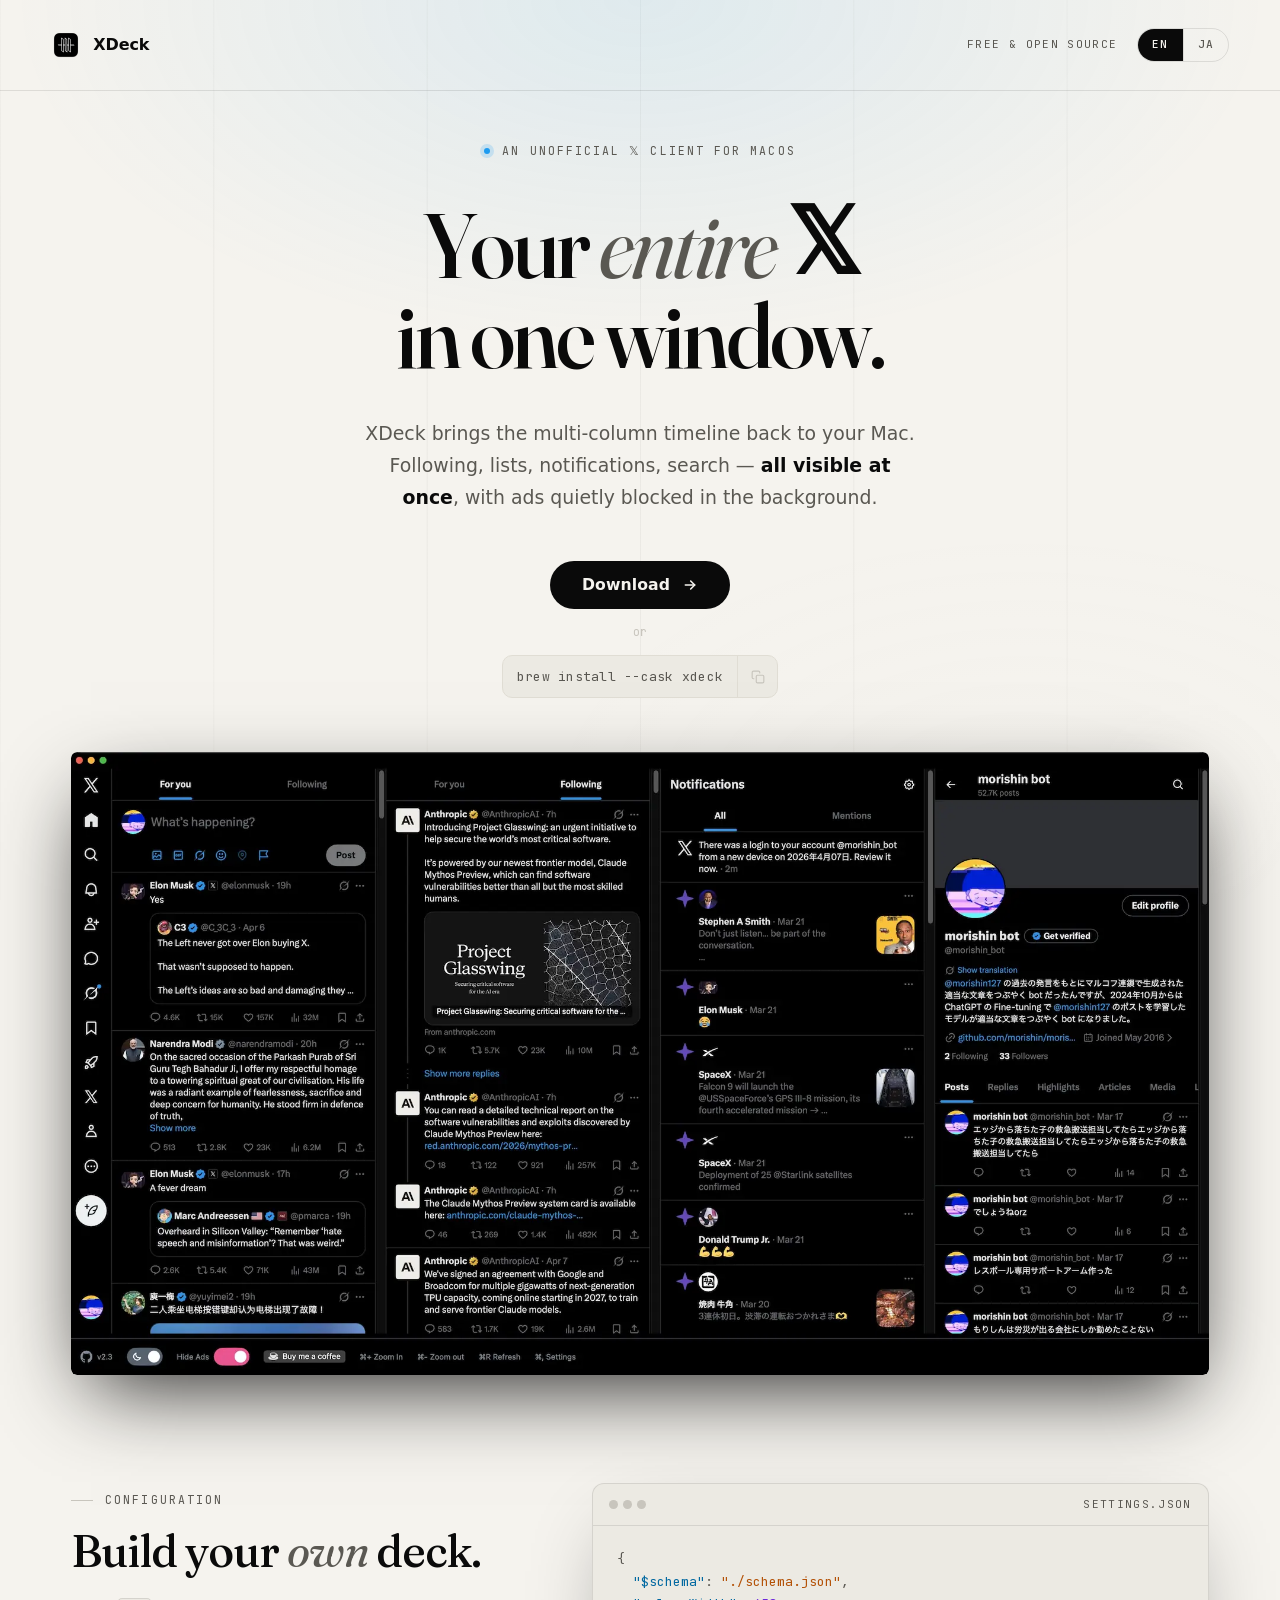
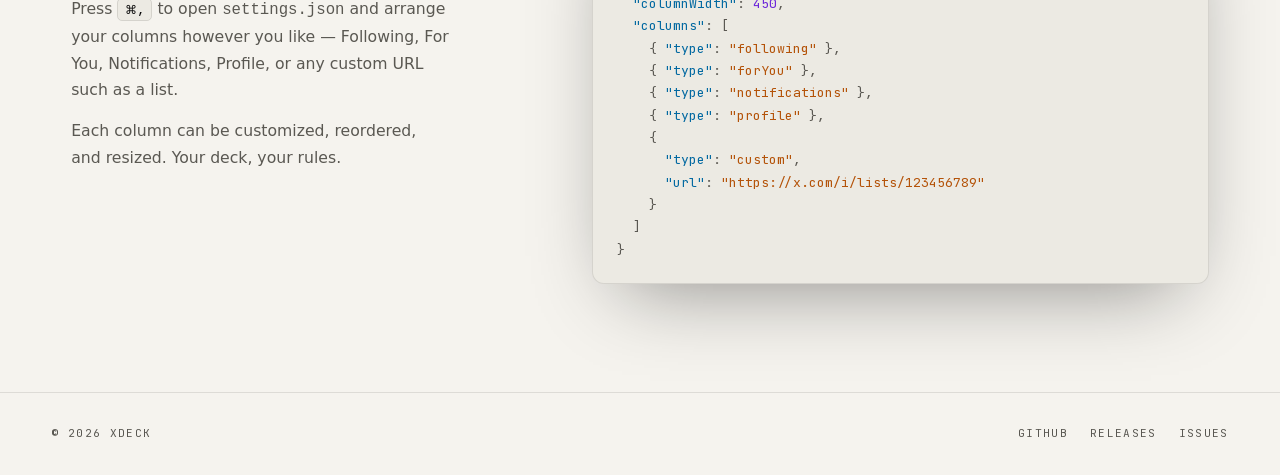
==== commit 25843491: "Recompress screenshot and restore its fetch priority Co-Authored-By: Claude Sonnet 5.5 <noreply@anth" ====
(no text change in the page or its own stylesheets)
